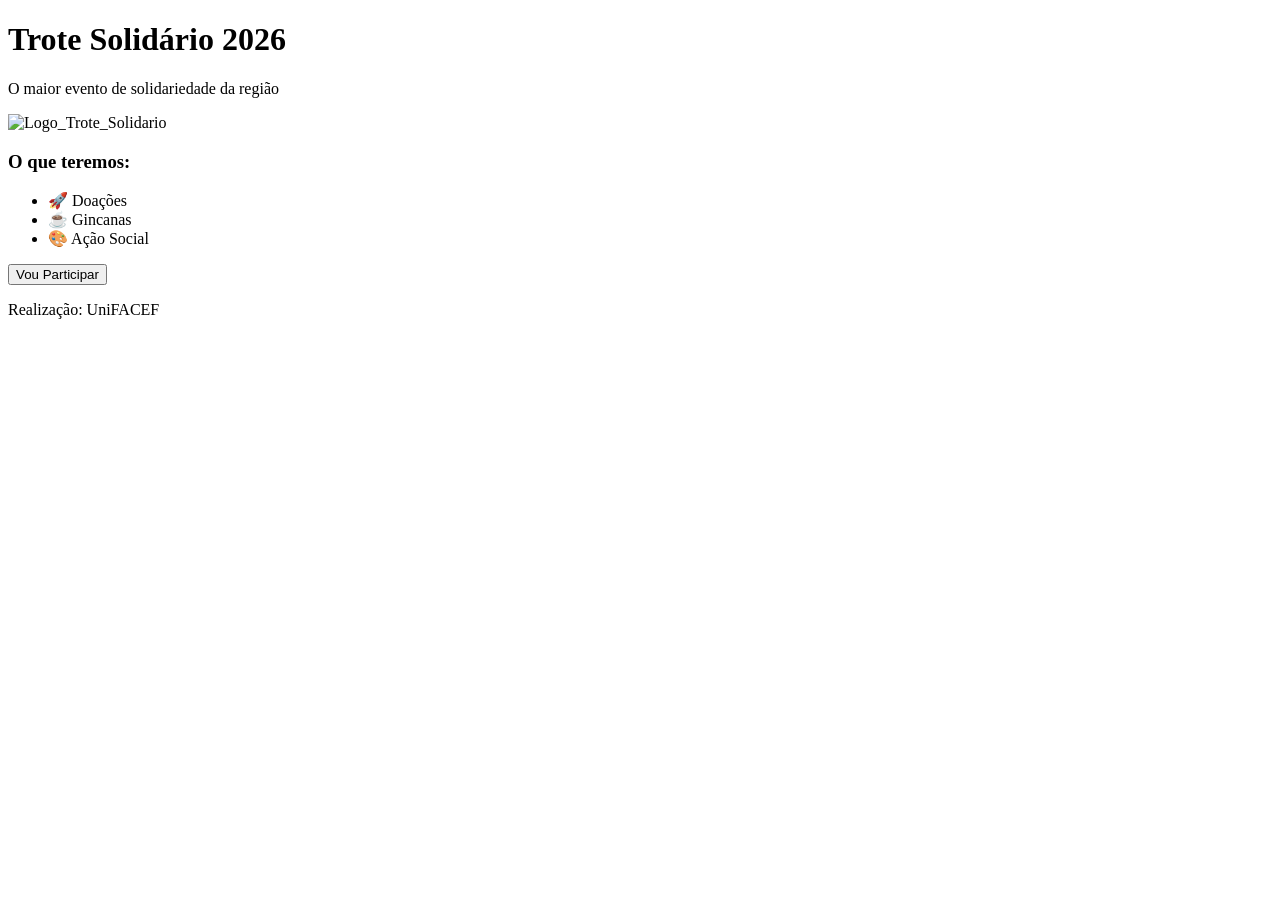
==== index.html @ bc311739 "Index inicial" ====
<!DOCTYPE html> <!-- DOCUMENTO HTML 5 -->
<html lang="pt-br"> <!-- ELEMENTO RAIZ -->
    <head> <!-- CABEÇALHO -->
        <meta charset="UTF-8"> <!-- SISTEMA DE CODIFICAÇÃO DE CARACTERES PT-BR -->
        <link rel="stylesheet" href="styles.css"> <!-- CHAMAR FOLHA DE ESTILO PARA O ARQUIVO -->
        <meta name="viewport" content="width=device-width, initial-scale=1.0">
        <title>Trote Solidário 2026</title>
    </head>
    <body> <!-- CORPO -->
        <div class="container">
            <header> <!-- CABEÇALHO -->
                <h1> Trote Solidário 2026 </h1> <!-- CABEÇALHO DE NÍVEL 1 -->
                <p class="subtitulo"> O maior evento de solidariedade da região</p>
            </header>
            <section class="conteudo"> <!-- SECÇÃO (PODEM SER ADICIONADAS DIVERSAS) -->
                <img src="cartaoTrote\trote.png" alt="Logo_Trote_Solidario" class="banner"> 
                <h3> O que teremos: </h3> 
                <ul> <!-- LISTA NÃO-ORDENADA (UNORDED LIST) -->
                    <li>🚀 Doações</li> <!-- (LIST ITEM) -->
                    <li>☕ Gincanas</li>
                    <li>🎨 Ação Social</li>
                </ul>
            </section>
            <footer> <!-- RODAPÉ -->
                <button class="btn-inscricao"> Vou Participar </button>
                <p> Realização: UniFACEF </p>
            </footer>
        </div>
    </body>
</html>
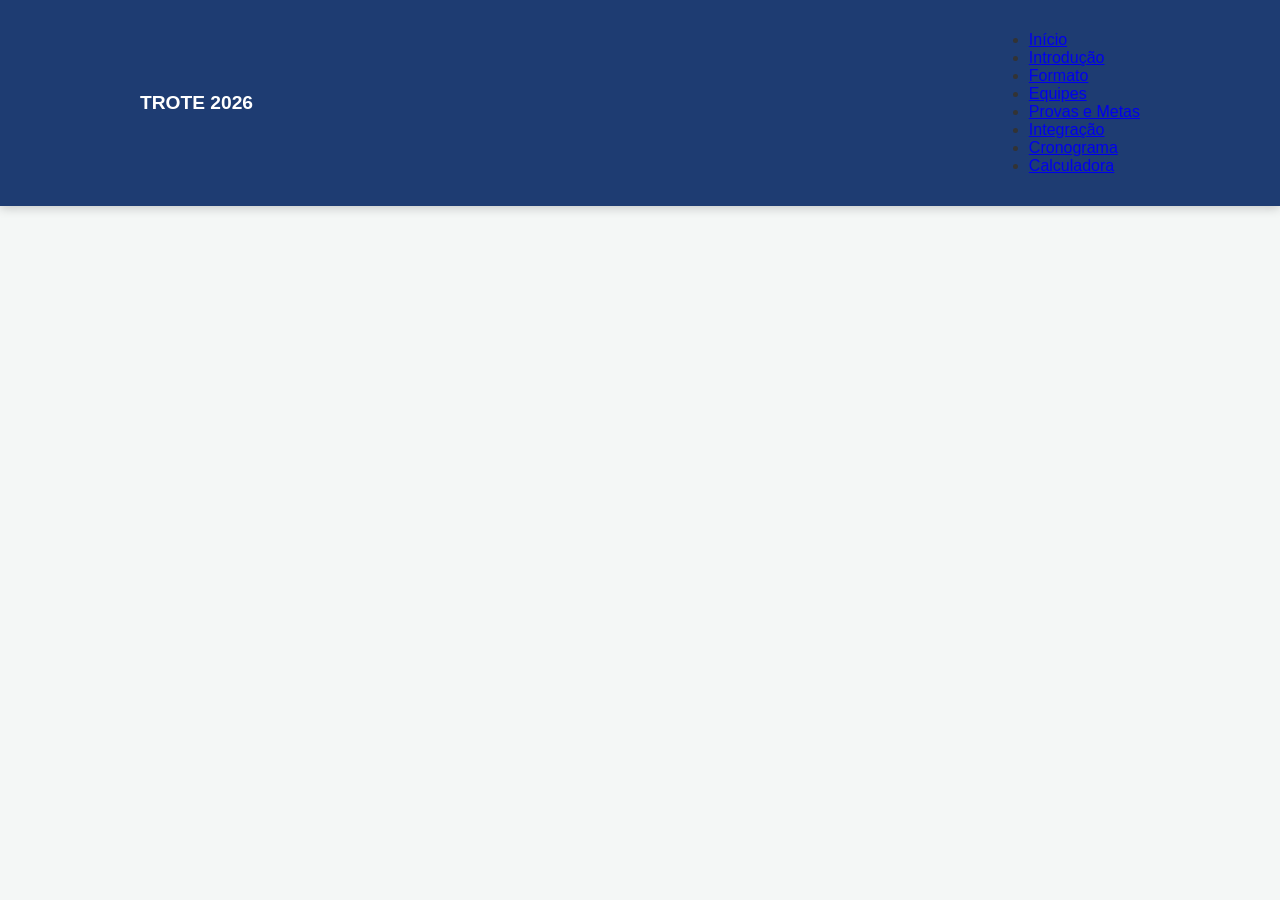
==== commit 5b4b4492: "Adicionando o menu" ====
--- a/index.html
+++ b/index.html
@@ -1,30 +1,37 @@
-<!DOCTYPE html> <!-- DOCUMENTO HTML 5 -->
-<html lang="pt-br"> <!-- ELEMENTO RAIZ -->
-    <head> <!-- CABEÇALHO -->
-        <meta charset="UTF-8"> <!-- SISTEMA DE CODIFICAÇÃO DE CARACTERES PT-BR -->
-        <link rel="stylesheet" href="styles.css"> <!-- CHAMAR FOLHA DE ESTILO PARA O ARQUIVO -->
-        <meta name="viewport" content="width=device-width, initial-scale=1.0">
-        <title>Trote Solidário 2026</title>
+<!DOCTYPE html>
+<html lang="pt-br">
+    <head>
+        <meta charset="UTF-8">
+        <title>Trote Solidário</title>
+        <link rel="Stylesheet" href="styles.css">
     </head>
-    <body> <!-- CORPO -->
-        <div class="container">
-            <header> <!-- CABEÇALHO -->
-                <h1> Trote Solidário 2026 </h1> <!-- CABEÇALHO DE NÍVEL 1 -->
-                <p class="subtitulo"> O maior evento de solidariedade da região</p>
-            </header>
-            <section class="conteudo"> <!-- SECÇÃO (PODEM SER ADICIONADAS DIVERSAS) -->
-                <img src="cartaoTrote\trote.png" alt="Logo_Trote_Solidario" class="banner"> 
-                <h3> O que teremos: </h3> 
-                <ul> <!-- LISTA NÃO-ORDENADA (UNORDED LIST) -->
-                    <li>🚀 Doações</li> <!-- (LIST ITEM) -->
-                    <li>☕ Gincanas</li>
-                    <li>🎨 Ação Social</li>
+    <body>
+        <nav class="menu"> <!-- MENU DE NAVEGAÇÃO -->
+            <div class="menu-container">
+                <a href="index.html" class="menu-logo">Trote 2026</a>
+                <ul>
+                    <li> <a href="index.html">Início</a> </li>
+                    <li> <a href="introducao.html">Introdução</a> </li>
+                    <li> <a href="formato.html">Formato</a> </li>
+                    <li> <a href="equipes.html">Equipes</a> </li>
+                    <li> <a href="provas.html">Provas e Metas</a> </li>
+                    <li> <a href="integracao.html">Integração</a> </li>
+                    <li> <a href="cromogramas.html">Cronograma</a> </li>
+                    <li> <a href="calculadora.html">Calculadora</a> </li>
                 </ul>
+            </div>
+        </nav>
+        <header>
+
+        </header>
+        <main>
+            <section>
+
             </section>
-            <footer> <!-- RODAPÉ -->
-                <button class="btn-inscricao"> Vou Participar </button>
-                <p> Realização: UniFACEF </p>
-            </footer>
-        </div>
+            <section>
+
+            </section>
+        </main>
+
     </body>
 </html>
--- a/styles.css
+++ b/styles.css
@@ -0,0 +1,32 @@
+body {
+    margin: 0;
+    font-family: 'Segoe-UI', sans-serif;
+    background-color: #f4f7f6;
+    color: #333;
+}
+
+.menu {
+    background-color: #1e3c72;
+    padding: 15px 0;
+    position: sticky;
+    top: 0;
+    z-index: 1000;
+    box-shadow: 0 2px 10px rgba(0, 0, 0, 0.2);
+}
+
+.menu-container {
+    max-width: 1000px;
+    margin: 0 auto;
+    display: flex;
+    justify-content: space-between;
+    align-items: center;
+    padding: 0 20px;
+}
+
+.menu-logo {
+    color: white;
+    text-decoration: none;
+    font-weight: bold;
+    font-size: 1.2rem;
+    text-transform: uppercase;
+}
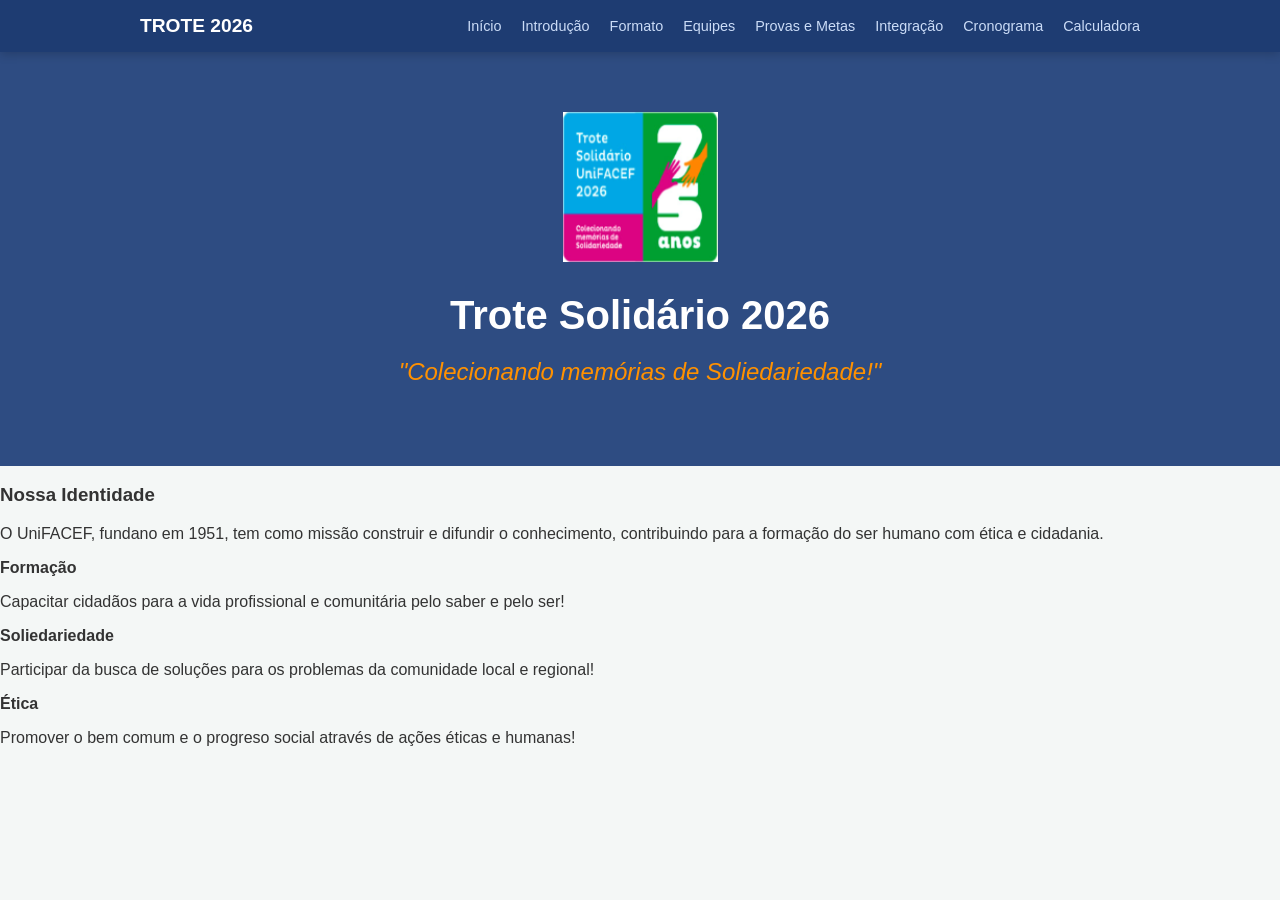
==== commit 2a60c034: "Adicionando a main e o header" ====
--- a/index.html
+++ b/index.html
@@ -9,7 +9,7 @@
         <nav class="menu"> <!-- MENU DE NAVEGAÇÃO -->
             <div class="menu-container">
                 <a href="index.html" class="menu-logo">Trote 2026</a>
-                <ul>
+                <ul class="lista">
                     <li> <a href="index.html">Início</a> </li>
                     <li> <a href="introducao.html">Introdução</a> </li>
                     <li> <a href="formato.html">Formato</a> </li>
@@ -21,12 +21,22 @@
                 </ul>
             </div>
         </nav>
-        <header>
-
+        <header class="cabecalho">
+            <div class="cabecalho-container">
+                <img src="trote.png" alt="Logo_Do_Trote" class="cabecalho-logo"/>
+                <h1>Trote Solidário 2026</h1>
+                <h2>"Colecionando memórias de Soliedariedade!"</h2>
+            </div>
         </header>
         <main>
             <section>
-
+                <h3>Nossa Identidade</h3>
+                <p> O UniFACEF, fundano em 1951, tem como missão construir e difundir o conhecimento, contribuindo para a formação do ser humano com ética e cidadania.</p>
+                <div class="pilares-container">
+                    <div class="pilar"><strong>Formação</strong> <p>Capacitar cidadãos para a vida profissional e comunitária pelo saber e pelo ser!</p></div>
+                    <div class="pilar"><strong>Soliedariedade</strong> <p>Participar da busca de soluções para os problemas da comunidade local e regional!</p></div>
+                    <div class="pilar"><strong>Ética</strong> <p>Promover o bem comum e o progreso social através de ações éticas e humanas!</p></div>
+                </div>
             </section>
             <section>
 
--- a/styles.css
+++ b/styles.css
@@ -29,4 +29,44 @@
     font-weight: bold;
     font-size: 1.2rem;
     text-transform: uppercase;
+}
+
+.lista {
+    list-style: none;
+    display: flex;
+    gap: 20px;
+    margin: 0;
+    padding: 0;
+}
+
+.lista a {
+    color: #cBDCF7;
+    text-decoration: none;
+    font-size: 0.9rem;
+    /* 1 rem vale 16 px */
+    font-weight: 500;
+    transition: color 0.3s;
+}
+
+.lista a:hover {
+    color: #fff;
+}
+
+.cabecalho {
+    background-color: #2e4c82;
+    color: white;
+    padding: 60px 20px;
+    /* ESPAÇAMENTO INTERNO, EM CIMA E EMBAIXO, DIREITA E ESQUERDA */
+    text-align: center;
+}
+
+.cabecalho h1 {
+    font-size: 2.5rem;
+    margin-bottom: 5px;
+}
+
+.cabecalho h2 {
+    font-weight: 300;
+    font-style: italic;
+    color: #ff9100;
 }
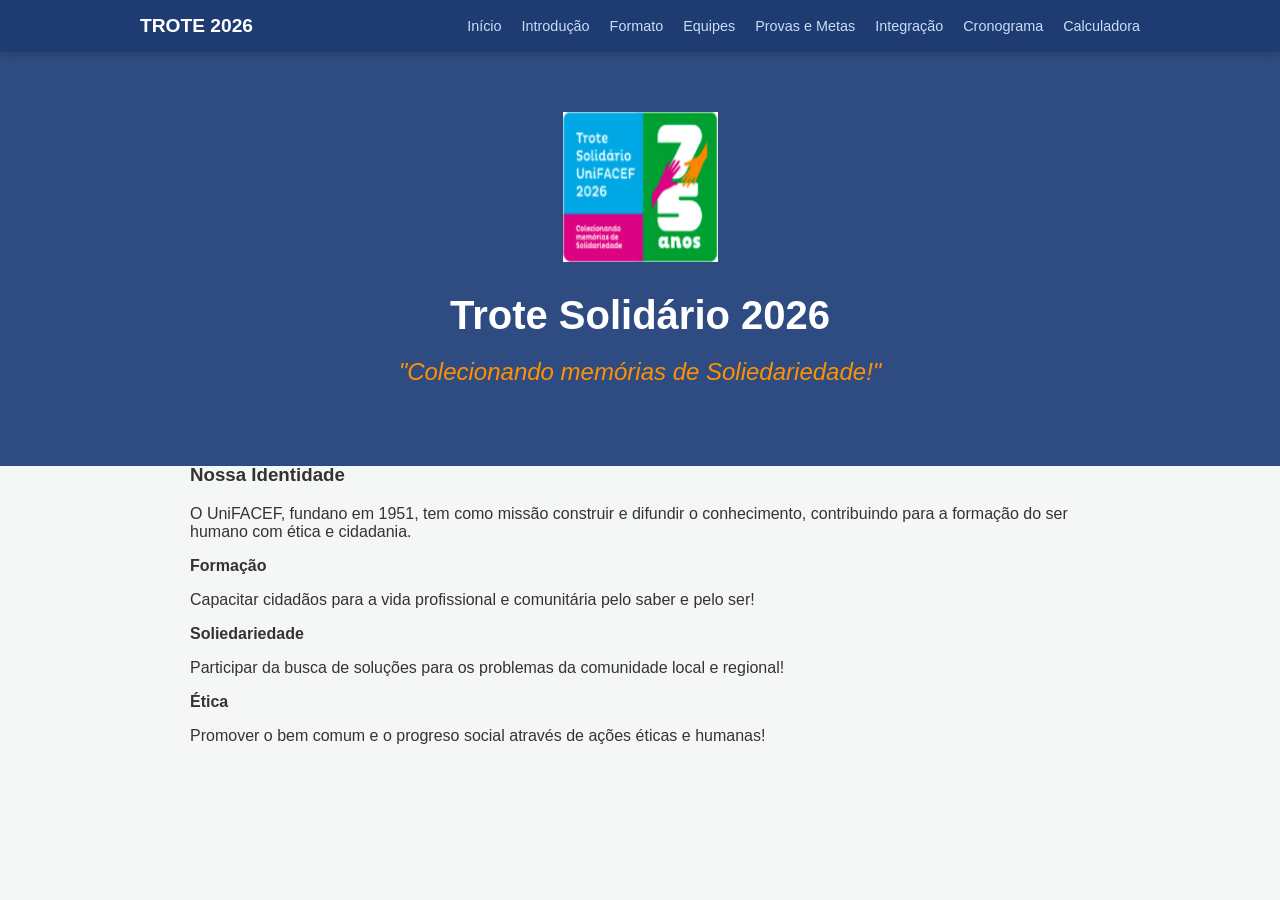
==== commit b645e2b4: "Atualizando margens da section missao-valores" ====
--- a/index.html
+++ b/index.html
@@ -28,8 +28,8 @@
                 <h2>"Colecionando memórias de Soliedariedade!"</h2>
             </div>
         </header>
-        <main>
-            <section>
+        <main class="principal">
+            <section class="missao-valores">
                 <h3>Nossa Identidade</h3>
                 <p> O UniFACEF, fundano em 1951, tem como missão construir e difundir o conhecimento, contribuindo para a formação do ser humano com ética e cidadania.</p>
                 <div class="pilares-container">
--- a/styles.css
+++ b/styles.css
@@ -69,4 +69,11 @@
     font-weight: 300;
     font-style: italic;
     color: #ff9100;
+}
+
+.principal {
+    max-width: 900px;
+    margin: -40px auto 40px; /* EM CIMA, EM BAIXO, AMBOS OS LADOS */
+    padding: 20px;
+    
 }
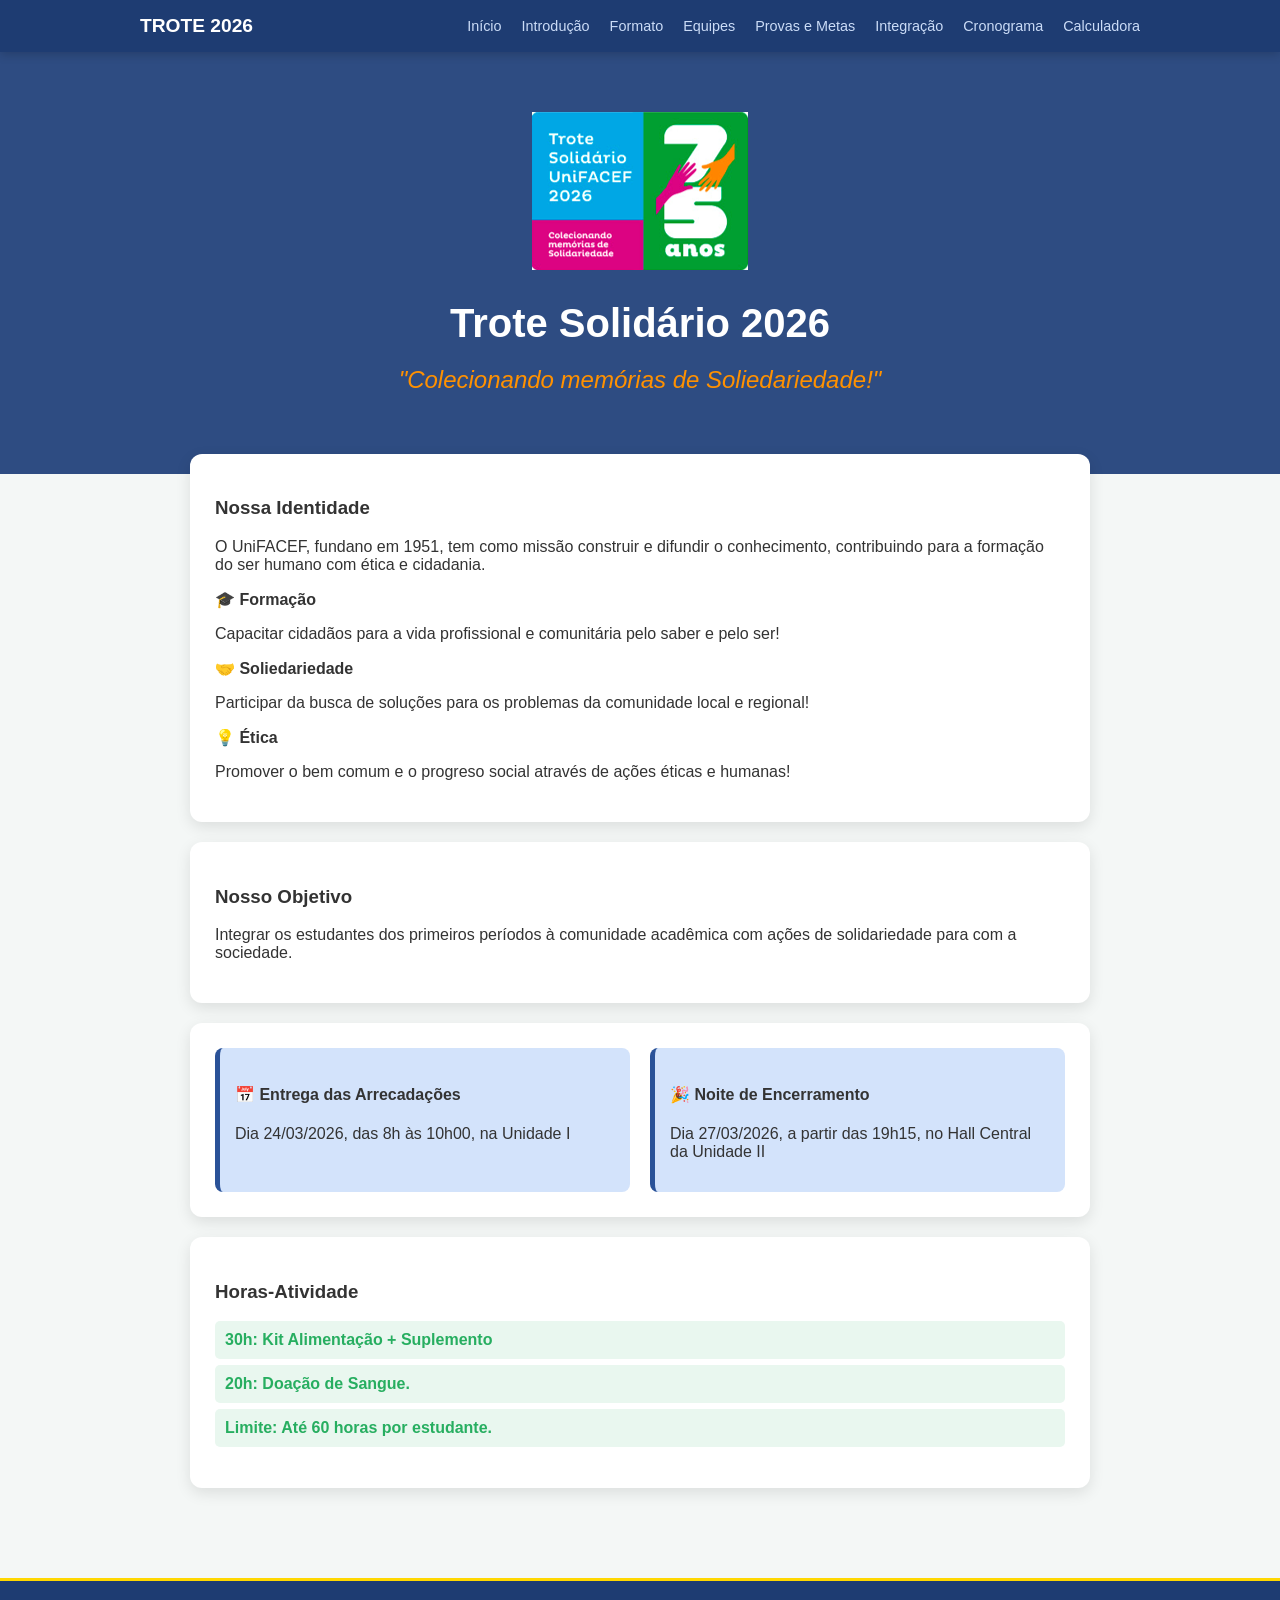
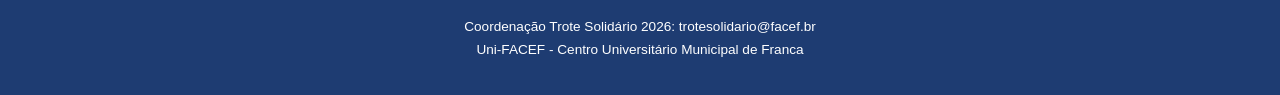
==== commit 3f348796: "Adicionando footer em TODAS as páginas" ====
--- a/index.html
+++ b/index.html
@@ -29,19 +29,43 @@
             </div>
         </header>
         <main class="principal">
-            <section class="missao-valores">
+            <section>
                 <h3>Nossa Identidade</h3>
                 <p> O UniFACEF, fundano em 1951, tem como missão construir e difundir o conhecimento, contribuindo para a formação do ser humano com ética e cidadania.</p>
                 <div class="pilares-container">
-                    <div class="pilar"><strong>Formação</strong> <p>Capacitar cidadãos para a vida profissional e comunitária pelo saber e pelo ser!</p></div>
-                    <div class="pilar"><strong>Soliedariedade</strong> <p>Participar da busca de soluções para os problemas da comunidade local e regional!</p></div>
-                    <div class="pilar"><strong>Ética</strong> <p>Promover o bem comum e o progreso social através de ações éticas e humanas!</p></div>
+                    <div class="pilar"><strong>🎓 Formação</strong> <p>Capacitar cidadãos para a vida profissional e comunitária pelo saber e pelo ser!</p></div>
+                    <div class="pilar"><strong>🤝 Soliedariedade</strong> <p>Participar da busca de soluções para os problemas da comunidade local e regional!</p></div>
+                    <div class="pilar"><strong>💡 Ética</strong> <p>Promover o bem comum e o progreso social através de ações éticas e humanas!</p></div>
                 </div>
             </section>
-            <section>
-
+            <section class="secao">
+                <h3> Nosso Objetivo </h3>
+                <p>
+                    Integrar os estudantes dos primeiros períodos à comunidade acadêmica com ações de solidariedade para com a sociedade. 
+                </p>
+            </section>
+            <section class="importante">
+                <div class="card-meta">
+                    <h4> 📅 Entrega das Arrecadações </h4>
+                    <p> Dia 24/03/2026, das 8h às 10h00, na Unidade I </p>
+                </div>
+                <div class="card-meta">
+                    <h4> 🎉 Noite de Encerramento </h4>
+                    <p> Dia 27/03/2026, a partir das 19h15, no Hall Central da Unidade II </p>
+                </div>
+            </section>
+            <section class="recompensas">
+                <h3> Horas-Atividade </h3>
+                <ul>
+                    <li><strong>30h: </strong>Kit Alimentação + Suplemento</li>
+                    <li><strong>20h: </strong>Doação de Sangue.</li>
+                    <li><strong>Limite: </strong>Até 60 horas por estudante.</li>
+                </ul>
             </section>
         </main>
-
+        <footer class="rodape">
+            <p>Coordenação Trote Solidário 2026: trotesolidario@facef.br</p>
+            <p>Uni-FACEF - Centro Universitário Municipal de Franca</p>
+        </footer>
     </body>
 </html>
--- a/styles.css
+++ b/styles.css
@@ -76,4 +76,173 @@
     margin: -40px auto 40px; /* EM CIMA, EM BAIXO, AMBOS OS LADOS */
     padding: 20px;
     
+}
+section {
+    /* border: 3px solid red; BORDAR TESTE */
+    background-color: #fff;
+    margin-bottom: 20px;
+    border-radius: 12px;
+    padding: 25px;
+    box-shadow: 0 5px 15px rgba(0, 0, 0, 0.1)
+}
+.importante {
+    display: flex;
+    gap: 20px;
+}
+.card-meta {
+    flex: 1;
+    background: #d3e3fb;
+    padding: 15px;
+    border-left: 5px solid #2a5298;
+    border-radius: 8px;
+}
+.recompensas ul {
+    list-style: none;
+    padding: 0;
+}
+.recompensas li {
+    background: #e9f7ef;
+    margin: 6px 0;
+    padding: 10px;
+    border-radius: 5px;
+    color: #27ae60;
+    font-weight: bold;
+}
+.texto-introducao p {
+    /* border: 3px solid red; **BORDA PARA TESTES** */
+    line-height: 1.6; /* MELHORA LEITURA DE TEXTOS LONGOS */
+    margin-bottom: 20px;
+    text-align: justify; /* ALINHAMENTO JUSTIFICADO */
+}
+.lista-valores {
+    list-style: none;
+    padding: 0;
+}
+.lista-valores li {
+    background: #eef5ff;
+    padding: 15px;
+    margin-bottom: 10px;
+    border-radius: 8px;
+    border-left: 5px solid #1e3c72;
+}
+table {
+    width: 100%;
+    border-collapse: collapse;
+    margin-top: 20px;
+    background: #fff;
+}
+th, td {
+    padding: 15px;
+    text-align: left;
+    border-bottom: 1px solid #ddd;
+}
+th {
+    background-color: #2a5298; 
+    color: #fff;
+}
+tr:hover {
+    background-color: #f9f9f9;
+}
+.box-amarela {
+    width: 25px;
+    height: 25px;
+    border-radius: 4px;
+    background: #ffff00;
+    border: 2px solid #313131;
+}
+.box-cinza {
+    width: 25px;
+    height: 25px;
+    border-radius: 4px;
+    background: #b7b7b7;
+    border: 2px solid #313131;
+}
+.box-laranja {
+    width: 25px;
+    height: 25px;
+    border-radius: 4px;
+    background: #ff8915;
+    border: 2px solid #313131;
+}
+.box-marrom {
+    width: 25px;
+    height: 25px;
+    border-radius: 4px;
+    background: #cc3300;
+    border: 2px solid #313131;
+}
+.box-preta {
+    width: 25px;
+    height: 25px;
+    border-radius: 4px;
+    background: #000000;
+    border: 2px solid #313131;
+}
+.box-rosa {
+    width: 25px;
+    height: 25px;
+    border-radius: 4px;
+    background: #ff33cc;
+    border: 2px solid #313131;
+}
+.box-roxa {
+    width: 25px;
+    height: 25px;
+    border-radius: 4px;
+    background: #6f2f9f;
+    border: 2px solid #313131;
+}
+.box-verde {
+    width: 25px;
+    height: 25px;
+    border-radius: 4px;
+    background: #00ff00;
+    border: 2px solid #313131;
+}
+.box-vermelha {
+    width: 25px;
+    height: 25px;
+    border-radius: 4px;
+    background: #ff0000;
+    border: 2px solid #313131;
+}
+.lista-alimentos {
+    border: 3px dashed #ffc107;
+    list-style: none;
+    padding: 35px 15px;
+    background-color: #fff8e1;
+    border-radius: 10px;
+    line-height: 2;
+}
+.lista-alimentos li {
+    color: #856404;
+}
+.suplementos {
+    flex: 1;
+    background: #ffefef;
+    padding: 15px;
+    border-left: 5px solid #ff4444;
+    border-radius: 8px;
+}
+.texto-atencao {
+    color: #856404;
+}
+.memoria-acao {
+    flex: 1;
+    background: #fdffef;
+    padding: 15px;
+    border-left: 5px solid #e6ea00;
+    border-radius: 8px;
+}
+.rodape {
+    background-color: #1e3c72;
+    color: white;
+    padding: 30px 20px;
+    text-align: center;
+    border-top: 3px solid #ffd700;
+    margin-top: 50px;
+    font-size: 0.85rem;
+}
+.rodape p {
+    margin: 8px 0;
 }
